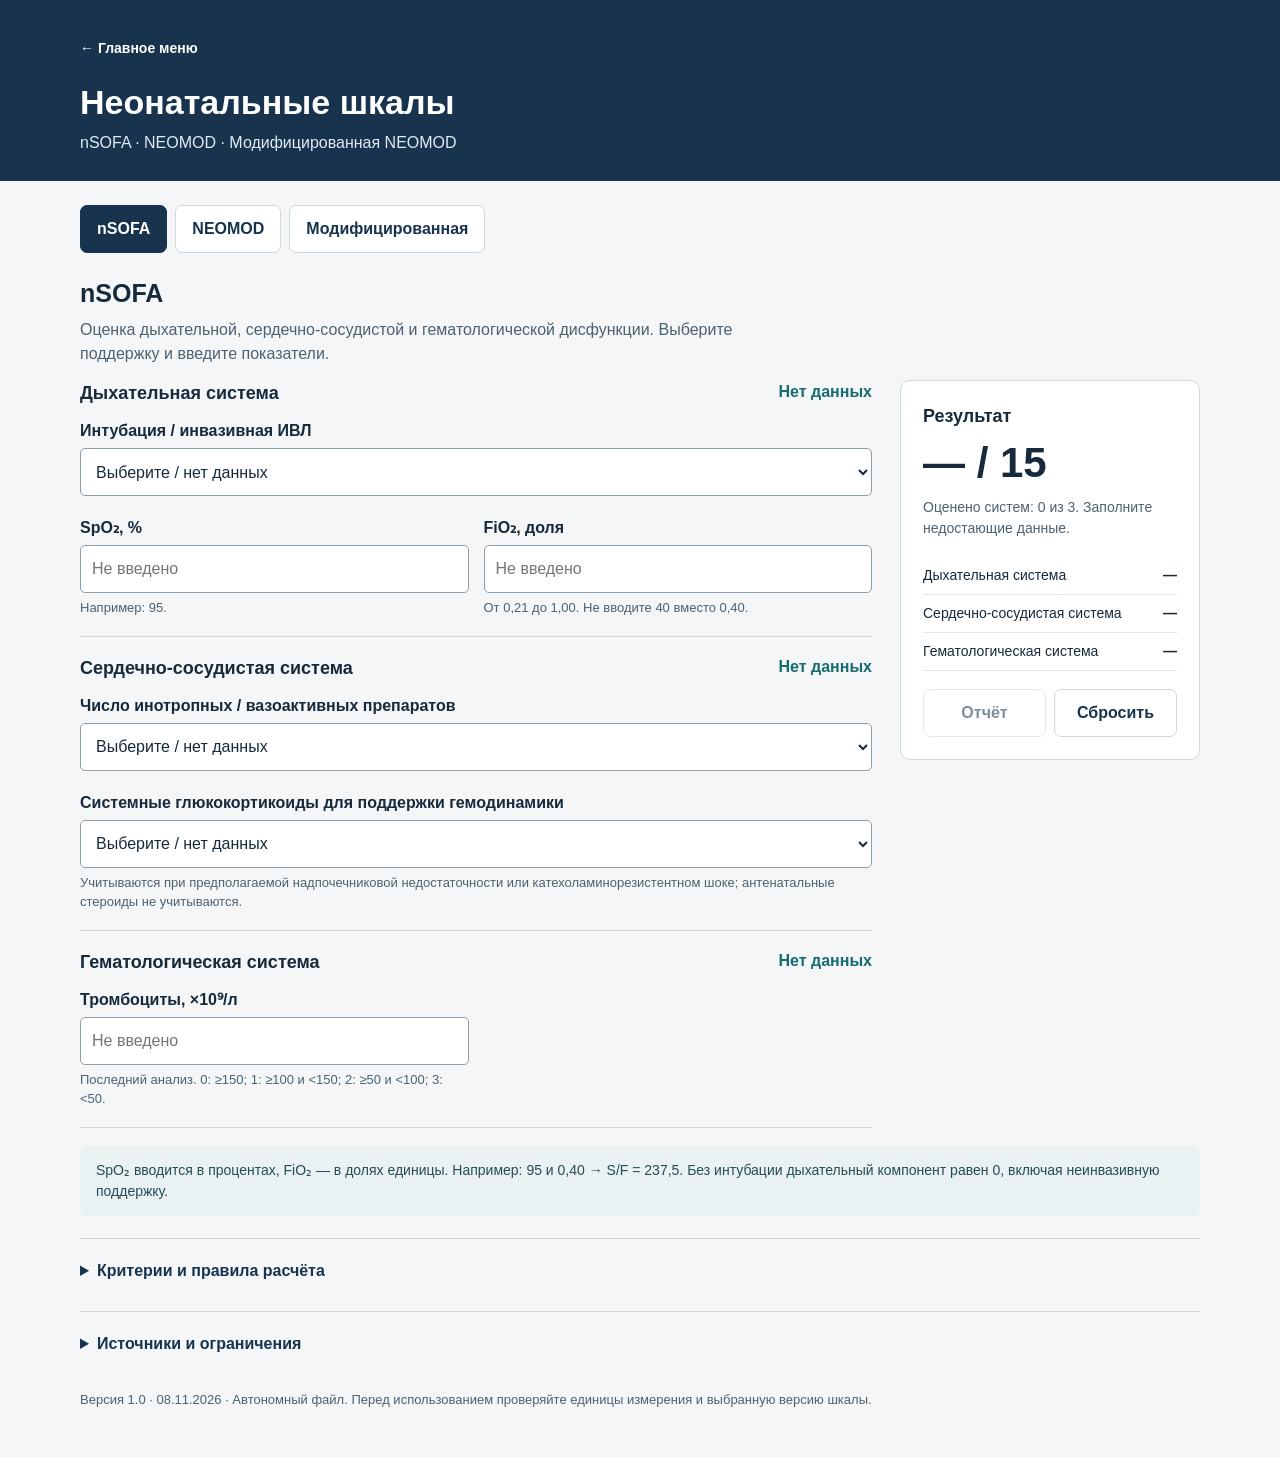
==== calculator.html @ c35dd31b "Add files via upload" ====
<!doctype html>
<html lang="ru"><head><meta charset="utf-8"><meta name="viewport" content="width=device-width,initial-scale=1"><meta name="color-scheme" content="light"><meta http-equiv="Content-Security-Policy" content="default-src 'none'; script-src 'unsafe-inline'; style-src 'unsafe-inline'; img-src data:; connect-src 'none'; base-uri 'none'; form-action 'none'"><title>Неонатальные шкалы — офлайн-калькулятор</title>
<style>
:root{--navy:#17334e;--ink:#162a3b;--muted:#4d6171;--line:#ced8df;--soft:#f0f4f6;--teal:#176c70;--error:#a32929}*{box-sizing:border-box}body{margin:0;color:var(--ink);background:#f4f6f7;font:16px/1.5 Roboto,Arial,sans-serif}header{background:var(--navy);color:white;padding:26px max(20px,calc((100vw - 1120px)/2))}h1{font-size:clamp(24px,4vw,34px);line-height:1.2;margin:0 0 8px}header p{margin:0;color:#e1eaf1}main{max-width:1160px;margin:auto;padding:24px 20px 48px}nav{display:flex;gap:8px;flex-wrap:wrap;margin-bottom:22px}button{font:inherit;font-weight:600;border:1px solid var(--line);background:white;color:var(--navy);border-radius:7px;padding:11px 16px;cursor:pointer;min-height:46px}button:hover{background:#e4edf1}button[aria-selected=true]{background:var(--navy);color:white;border-color:var(--navy)}button:disabled{opacity:.55;cursor:not-allowed}button:focus-visible,input:focus-visible,select:focus-visible,summary:focus-visible,a:focus-visible{outline:3px solid #1b858c;outline-offset:3px}::selection{background:#c0e6e7;color:#142d43}h2{font-size:25px;margin:0 0 6px}h3{font-size:18px;margin:0}p{margin:0 0 14px}.lead{max-width:78ch;color:var(--muted)}.layout{display:grid;grid-template-columns:minmax(0,1fr) 300px;gap:28px;align-items:start}.group{padding:18px 0;border-bottom:1px solid var(--line)}.group:first-child{padding-top:0}.grouphead{display:flex;justify-content:space-between;gap:10px;margin-bottom:12px}.points{font-weight:700;color:var(--teal);white-space:nowrap}.fields{display:grid;grid-template-columns:1fr 1fr;gap:15px}.field.wide{grid-column:1/-1}label{display:block;font-weight:600;margin-bottom:5px}input,select{width:100%;min-height:48px;font:inherit;line-height:1.4;padding:10px 11px;background:white;color:var(--ink);border:1px solid #8c9eac;border-radius:5px}input[aria-invalid=true]{border:2px solid var(--error)}small,.hint{display:block;font-size:13px;color:var(--muted);margin-top:5px}.error{color:var(--error);font-size:13px;min-height:0}.summary{background:white;padding:22px;border:1px solid var(--line);border-radius:10px;position:sticky;top:16px}.score{font-size:42px;line-height:1.2;font-weight:700;font-variant-numeric:tabular-nums;margin:8px 0}.score small{font-size:16px;display:inline}.status{font-size:14px;color:var(--muted)}.breakdown{list-style:none;padding:0;margin:18px 0}.breakdown li{display:flex;justify-content:space-between;gap:12px;padding:8px 0;border-bottom:1px solid #e4e9ed;font-size:14px}.actions{display:flex;gap:8px;flex-wrap:wrap}.summary .actions button{flex:1}.notice{font-size:14px;background:#e9f1f2;padding:14px 16px;border-radius:6px;margin:18px 0;color:#244d53}details{margin-top:22px;border-top:1px solid var(--line);padding-top:14px}summary{cursor:pointer;font-weight:700;color:var(--navy);padding:6px 0}details p,details li{font-size:14px}a{color:#145d87;text-underline-offset:3px;overflow-wrap:anywhere}.tablewrap{overflow:auto;margin-top:12px}table{width:100%;border-collapse:collapse;font-size:14px}th,td{padding:10px;text-align:left;vertical-align:top;border:1px solid var(--line)}th{background:var(--navy);color:white}tr:nth-child(even){background:#edf1f3}footer{margin-top:28px;color:var(--muted);font-size:13px}.print-report{display:none}textarea{width:100%;min-height:180px;padding:10px;font:14px/1.5 Arial,sans-serif;border:1px solid #8c9eac;border-radius:5px}#reportbox{margin-top:16px}noscript{display:block;padding:25px;color:#a32929} [hidden]{display:none!important}@media(max-width:760px){header{padding:22px 18px}main{padding:20px 16px}.layout{display:flex;flex-direction:column-reverse;gap:22px}.summary{position:static;width:100%;padding:17px}.score{font-size:34px}.breakdown{display:none}.fields{grid-template-columns:1fr}.field.wide{grid-column:auto}nav{gap:6px}nav button{font-size:14px;padding:10px 12px}.form{width:100%}}@media print{body{background:white;font-size:12px}header{background:white;color:black;padding:0 0 15px}header p{color:black}main{padding:0}nav,.form,.actions,details,.notice,footer,#reportbox{display:none!important}.layout{display:block}.summary{border:0;position:static;padding:0}.breakdown{display:block}.print-report{display:block;white-space:pre-wrap}.summary .status{color:black}}
.portal-home{display:inline-flex;align-items:center;min-height:44px;margin-bottom:12px;color:#fff;text-decoration:none;font-size:14px;font-weight:600}.portal-home:hover{text-decoration:underline}.portal-home:focus-visible{outline:3px solid #8bd2d5;outline-offset:3px}@media print{.portal-home{display:none!important}}
</style></head><body><header><a class="portal-home" href="index.html">← Главное меню</a><h1>Неонатальные шкалы</h1><p>nSOFA · NEOMOD · Модифицированная NEOMOD</p></header><noscript>Для расчёта разрешите JavaScript в браузере. Интернет для работы не нужен.</noscript><main>
<nav role="tablist" aria-label="Выбор шкалы"><button role="tab" id="tab-n" aria-controls="panel" aria-selected="true" data-tab="n">nSOFA</button><button role="tab" id="tab-o" aria-controls="panel" aria-selected="false" data-tab="o" tabindex="-1">NEOMOD</button><button role="tab" id="tab-m" aria-controls="panel" aria-selected="false" data-tab="m" tabindex="-1">Модифицированная</button></nav>
<section id="panel" role="tabpanel" aria-labelledby="tab-n"><h2 id="title"></h2><p class="lead" id="intro"></p><div class="layout"><form class="form" id="form" autocomplete="off" onsubmit="return false"></form><aside class="summary" aria-label="Результат"><h3 id="resultTitle">Результат</h3><div class="score" id="score" aria-live="polite">—</div><p class="status" id="status"></p><ul class="breakdown" id="breakdown"></ul><div class="actions"><button type="button" id="report" disabled>Отчёт</button><button type="button" id="reset">Сбросить</button></div><div id="reportbox" hidden><label for="reporttext">Текст для копирования</label><textarea id="reporttext" readonly></textarea><button type="button" id="print">Печать</button></div></aside></div><div class="notice" id="note"></div><details><summary>Критерии и правила расчёта</summary><div id="criteria"></div></details><details><summary>Источники и ограничения</summary><p>Калькулятор выполняет арифметический расчёт органной дисфункции. Сумма баллов не является самостоятельным диагнозом сепсиса и не переводится здесь в индивидуальную вероятность смерти.</p><ul><li><a href="https://pmc.ncbi.nlm.nih.gov/articles/PMC7007331/" target="_blank" rel="noopener noreferrer">Wynn JL, Polin RA. nSOFA. Pediatr Res, 2020. Таблица 1.</a></li><li><a href="https://pubmed.ncbi.nlm.nih.gov/11336193/" target="_blank" rel="noopener noreferrer">Janota J et al. NEOMOD. Shock, 2001;15:348–352.</a></li><li><a href="https://doi.org/10.4037/ajcc2012312" target="_blank" rel="noopener noreferrer">Çetinkaya M et al. Модифицированная NEOMOD. AJCC, 2012;21:328–337. Таблицы 1–2.</a></li><li><a href="https://cr.minzdrav.gov.ru/view-cr/912_1" target="_blank" rel="noopener noreferrer">Рубрикатор МЗ РФ: «Сепсис новорождённых», 2025, ID 912_1.</a> Официальный PDF при проверке был недоступен; калькулятор реализует критерии публикаций авторов, а не заявленную идентичность приложению КР.</li></ul><p>NEOMOD разработана на детях с очень низкой массой тела; модифицированная версия изучалась у недоношенных в первые 28 суток жизни. В статье 2012 года для большинства систем берётся худшее значение за сутки, для почечной и желудочно-кишечной — среднее за сутки. Исходная nSOFA предназначена для последовательных оценок состояния в конкретные моменты времени; тромбоциты — последний доступный анализ.</p><p>В отличие от допущения статьи 2012 года о нормальных отсутствующих анализах у стабильных детей, здесь пропуск обозначается как «нет данных» и блокирует полную сумму. Ни результаты, ни введённые значения не сохраняются после перезагрузки страницы и не передаются в сеть. Для ссылок на источники нужен интернет.</p><p>Граница АЛТ ровно 2 верхних предела нормы в таблице авторов явно не распределена между категориями «менее 2» и «более 2». При таком значении калькулятор не присваивает балл автоматически. Если другой известный критерий той же системы уже даёт 2 балла, итог системы определён и равен 2.</p></details></section><footer>Версия 1.0 · 08.11.2026 · Автономный файл. Перед использованием проверяйте единицы измерения и выбранную версию шкалы.</footer><pre class="print-report" id="printreport"></pre></main>
<script>
'use strict';
const $=id=>document.getElementById(id);
const numeric=(id,label,min,max,hint,score)=>({id,label,min,max,hint,score,type:'num'});
const choice=(id,label,options,hint='')=>({id,label,options,hint,type:'sel'});
const neuro=()=>choice('neuro','Данные нейросонографии',[[0,'Нет кровоизлияния / только субэпендимальное'],[1,'Внутрижелудочковое кровоизлияние'],[2,'Паренхиматозное кровоизлияние / гидроцефалия / лейкомаляция / атрофия']]);
const resp=()=>choice('resp','Респираторная поддержка',[[0,'Самостоятельное дыхание без дополнительного O₂'],[1,'CPAP или дополнительный O₂ (FiO₂ > 0,21)'],[2,'Инвазивная ИВЛ']], 'Для неинвазивных режимов, не названных в исходной таблице, категорию определяет врач; не приравнивайте их автоматически к инвазивной ИВЛ.');
const cv=()=>choice('cv','Артериальное давление и поддержка',[[0,'Адекватное АД без медикаментозной поддержки'],[1,'Адекватное АД на постоянной медикаментозной поддержке'],[2,'Гипотензия сохраняется на фоне поддержки']]);
const food=()=>choice('food','Питание / состояние кишечника',[[0,'Энтеральное питание'],[1,'Необходимо полное парентеральное питание'],[2,'Признаки некротизирующего энтероколита']], 'При сочетании признаков выбирайте наибольший балл.');
const plate=()=>numeric('plate','Тромбоциты, ×10⁹/л',0,5000,'0: >100; 1: 30–100 включительно; 2: <30.',v=>v<30?2:v<=100?1:0);
const urine=()=>numeric('urine','Диурез, мл/(кг·ч)',0,100,'0: >1; 1: 0,2–1 включительно; 2: <0,2.',v=>v<.2?2:v<=1?1:0);
const bd=()=>numeric('bd','Дефицит оснований BD, ммоль/л',0,100,'Введите положительную величину дефицита: BE −10 → BD 10. При отсутствии дефицита — 0. 0: <7; 1: 7–15; 2: >15.',v=>v>15?2:v>=7?1:0);
const group=(name,fields,custom)=>({name,fields,custom});
const configs={
n:{name:'nSOFA',max:15,intro:'Оценка дыхательной, сердечно-сосудистой и гематологической дисфункции. Выберите поддержку и введите показатели.',note:'SpO₂ вводится в процентах, FiO₂ — в долях единицы. Например: 95 и 0,40 → S/F = 237,5. Без интубации дыхательный компонент равен 0, включая неинвазивную поддержку.',groups:[
group('Дыхательная система',[choice('tube','Интубация / инвазивная ИВЛ',[[0,'Нет'],[1,'Да']]),numeric('spo','SpO₂, %',1,100,'Например: 95.',null),numeric('fio','FiO₂, доля',.21,1,'От 0,21 до 1,00. Не вводите 40 вместо 0,40.',null)],v=>v.tube===0?0:v.tube===null||v.spo===null||v.fio===null?null:nResp(v.spo/v.fio)),
group('Сердечно-сосудистая система',[choice('ino','Число инотропных / вазоактивных препаратов',[[0,'0'],[1,'1'],[2,'2 и более']]),choice('steroid','Системные глюкокортикоиды для поддержки гемодинамики',[[0,'Нет'],[1,'Да']],'Учитываются при предполагаемой надпочечниковой недостаточности или катехоламинорезистентном шоке; антенатальные стероиды не учитываются.')],v=>v.ino===null||v.steroid===null?null:nCard(v.ino,v.steroid)),
group('Гематологическая система',[numeric('plate','Тромбоциты, ×10⁹/л',0,5000,'Последний анализ. 0: ≥150; 1: ≥100 и <150; 2: ≥50 и <100; 3: <50.',v=>v<50?3:v<100?2:v<150?1:0)])]},
o:{name:'NEOMOD',max:14,intro:'Исходная шкала Janota, 2001. Семь систем, каждая от 0 до 2 баллов.',note:'Все семь систем оцениваются отдельно. Пустое поле не считается нормой. Для ежедневной оценки используйте один и тот же суточный интервал.',groups:[group('Центральная нервная система',[neuro()]),group('Гемокоагуляция',[plate()]),group('Дыхательная система',[resp()]),group('Желудочно-кишечная система',[food()]),group('Сердечно-сосудистая система',[cv()]),group('Почечная система',[urine()]),group('Кислотно-основное состояние',[bd()])]},
m:{name:'Модифицированная NEOMOD',max:16,intro:'Çetinkaya, 2012. Восемь систем. В каждой системе учитывается наибольший балл её критериев, максимум 2.',note:'Период оценки — 24 часа, первые 28 суток жизни. В статье: худшие значения за сутки; для ЖКТ и почечной системы — средние за сутки. Билирубин и АЛТ входят в ЖКТ, отдельного девятого компонента печени нет.',groups:[
group('Центральная нервная система',[neuro()]),
group('Гемокоагуляция',[plate(),numeric('wbc','Лейкоциты, ×10⁹/л',0,500,'0: >5; 1: 3–5; 2: <3.',v=>v<3?2:v<=5?1:0)]),
group('Дыхательная система',[resp()]),
group('Желудочно-кишечная система',[food(),numeric('bili','Общий билирубин, мкмоль/л',0,3000,'Порог 4 мг/дл = 68,416; 6 мг/дл = 102,624 мкмоль/л. Коэффициент авторов 17,104.',v=>v>102.624?2:v>=68.416?1:0),choice('alt','АЛТ относительно верхнего предела нормы',[[0,'В пределах нормы'],[1,'Выше нормы, но менее 2 ВПН'],['uncertain','Ровно 2 ВПН — граница не определена авторами'],[2,'Более 2 ВПН']],'Используйте верхний предел нормы своей лаборатории.')]),
group('Сердечно-сосудистая система',[cv(),choice('hr','Стойкое отклонение ЧСС',[[0,'Нет: ЧСС 100–180/мин включительно'],[2,'Да: ЧСС <100 или >180/мин']])]),
group('Почечная система',[urine(),numeric('creat','Креатинин, мкмоль/л',0,3000,'0: <88,4; 1: 88,4–176,8; 2: >176,8. Коэффициент 88,4.',v=>v>176.8?2:v>=88.4?1:0)]),
group('Кислотно-основное состояние',[bd()]),
group('Микроциркуляция',[choice('edema','Отёки',[[0,'Нет'],[1,'Подкожные'],[2,'Генерализованные']]),numeric('albumin','Альбумин, г/л',0,100,'0: >30; 1: 25–30; 2: <25. По таблице авторов 2012 года.',v=>v<25?2:v<=30?1:0)])]}
};
let current='n',state={n:{},o:{},m:{}},last=null;
function nResp(r){return r<100?8:r<150?6:r<200?4:r<300?2:0}
function nCard(i,s){return i===0?s: i===1?(s?3:2):(s?4:3)}
function aggregate(values){if(values.includes(2))return 2;return values.includes(null)?null:Math.max(...values)}
function el(tag,props={},content){const e=document.createElement(tag);Object.assign(e,props);if(content!==undefined)e.textContent=content;return e}
function render(){const c=configs[current];$('panel').setAttribute('aria-labelledby','tab-'+current);$('title').textContent=c.name;$('intro').textContent=c.intro;$('note').textContent=c.note;$('form').replaceChildren();$('reportbox').hidden=true;
 document.querySelectorAll('[data-tab]').forEach(b=>{b.setAttribute('aria-selected',String(b.dataset.tab===current));b.tabIndex=b.dataset.tab===current?0:-1});
 c.groups.forEach((g,gi)=>{const section=el('section',{className:'group'}),head=el('div',{className:'grouphead'});head.append(el('h3',{},g.name),el('span',{className:'points',id:'p-'+gi},'—'));section.append(head);const fs=el('div',{className:'fields'});
 g.fields.forEach(f=>{const box=el('div',{className:'field'+(f.type==='sel'?' wide':'')});const id='f-'+f.id;box.append(el('label',{htmlFor:id},f.label));let input;if(f.type==='sel'){input=el('select',{id});input.append(el('option',{value:''},'Выберите / нет данных'));f.options.forEach(([val,text])=>input.append(el('option',{value:String(val)},text)))}else{input=el('input',{id,type:'text',inputMode:'decimal',placeholder:'Не введено'});input.setAttribute('autocomplete','off')}
 input.value=state[current][f.id]??'';input.setAttribute('aria-describedby',id+'-hint '+id+'-error');input.addEventListener(f.type==='sel'?'change':'input',()=>{state[current][f.id]=input.value;update()});box.append(input,el('small',{id:id+'-hint'},f.hint||''),el('div',{id:id+'-error',className:'error'}));fs.append(box)});section.append(fs);$('form').append(section)});buildCriteria();update()}
function read(f){const inp=$('f-'+f.id),raw=inp.value.trim();let value=null,error='';if(raw!==''){if(f.type==='sel'){if(raw==='uncertain')error='Балл не определён на этой границе.';else value=Number(raw)}else if(!/^(?:\d+(?:[.,]\d*)?|[.,]\d+)$/.test(raw))error='Введите неотрицательное число.';else{value=Number(raw.replace(',','.'));if(!Number.isFinite(value)||value<f.min||value>f.max){error='Допустимый диапазон: '+f.min+'–'+f.max+'.';value=null}}}inp.setAttribute('aria-invalid',String(!!error));$('f-'+f.id+'-error').textContent=error;return value}
function update(){const c=configs[current],vals={},fieldScores={},results=[];
 if(current==='n'){const tube=$('f-tube').value;['spo','fio'].forEach(id=>{$('f-'+id).disabled=tube==='0'})}
 c.groups.forEach(g=>g.fields.forEach(f=>{if(current==='n'&&['spo','fio'].includes(f.id)&&$('f-tube').value==='0'){vals[f.id]=null;$('f-'+f.id+'-error').textContent='';$('f-'+f.id).setAttribute('aria-invalid','false')}else vals[f.id]=read(f);fieldScores[f.id]=vals[f.id]===null?null:f.type==='sel'?vals[f.id]:f.score?f.score(vals[f.id]):null}));
 c.groups.forEach((g,i)=>{const s=g.custom?g.custom(vals):aggregate(g.fields.map(f=>fieldScores[f.id]));results.push(s);$('p-'+i).textContent=s===null?'Нет данных':s+' балл.'});
 const complete=results.every(v=>v!==null),total=complete?results.reduce((a,b)=>a+b,0):null;$('score').textContent=complete?total+' / '+c.max:'— / '+c.max;$('status').textContent=complete?'Расчёт завершён. Систем с баллом >0: '+results.filter(v=>v>0).length+'.':'Оценено систем: '+results.filter(v=>v!==null).length+' из '+results.length+'. Заполните недостающие данные.';
 $('breakdown').replaceChildren(...c.groups.map((g,i)=>{const li=el('li');li.append(el('span',{},g.name),el('strong',{},results[i]===null?'—':String(results[i])));return li}));$('report').disabled=!complete;last={vals,results,total,complete};$('reportbox').hidden=true;$('printreport').textContent=reportText();}
function reportText(){if(!last?.complete)return 'Полный расчёт не выполнен.';const c=configs[current];let lines=[c.name+': '+last.total+' из '+c.max+' баллов.','Время формирования: '+new Date().toLocaleString('ru-RU')+' (время устройства).'];c.groups.forEach((g,i)=>{lines.push('\n'+g.name+': '+last.results[i]+' балл.');g.fields.forEach(f=>{if(current==='n'&&last.vals.tube===0&&['spo','fio'].includes(f.id))return;const raw=state[current][f.id]??'',text=f.type==='sel'?f.options.find(o=>String(o[0])===raw)?.[1]:raw;lines.push('  '+f.label+': '+(text||'нет данных'))})});if(current==='n'&&last.vals.tube===1)lines.push('\nSpO₂/FiO₂: '+(last.vals.spo/last.vals.fio).toFixed(2));lines.push('\n'+c.note,'Версия калькулятора: 1.0 / 08.11.2026.');return lines.join('\n')}
function buildCriteria(){const c=configs[current],box=$('criteria');box.replaceChildren();if(current==='n'){const wrap=el('div',{className:'tablewrap'});const t=el('table');const rows=[['Компонент','Баллы и условия'],['Дыхание','0 — нет интубации или S/F ≥300; 2 — S/F <300; 4 — <200; 6 — <150; 8 — <100. При интубации выбирается максимальная соответствующая категория.'],['Гемодинамика','0 — нет препаратов и стероидов; 1 — только стероиды; 2 — один препарат без стероидов; 3 — ≥2 препаратов без стероидов или один со стероидами; 4 — ≥2 со стероидами.'],['Тромбоциты, ×10⁹/л','0 — ≥150; 1 — [100;150); 2 — [50;100); 3 — <50.']];rows.forEach((r,i)=>{const tr=el('tr');r.forEach(x=>tr.append(el(i?'td':'th',{},x)));t.append(tr)});wrap.append(t);box.append(wrap)}else{box.append(el('p',{},'В каждой системе 0 — норма, 1 — умеренная, 2 — тяжёлая дисфункция. При нескольких критериях системы берётся максимум, а не сумма. При известном критерии на 2 балла результат системы уже определён, даже если другой критерий не заполнен.'));c.groups.forEach(g=>{const p=el('p');p.append(el('strong',{},g.name+': '));g.fields.forEach(f=>{p.append(document.createTextNode(f.label+'. '+(f.type==='sel'?f.options.map(([v,t])=>v+': '+t).join('; '):f.hint)+' '))});box.append(p)})}}
 document.querySelectorAll('[data-tab]').forEach(b=>{b.onclick=()=>{current=b.dataset.tab;render()};b.onkeydown=e=>{if(!['ArrowLeft','ArrowRight','Home','End'].includes(e.key))return;e.preventDefault();const tabs=['n','o','m'];let i=tabs.indexOf(current);current=e.key==='Home'?'n':e.key==='End'?'m':tabs[(i+(e.key==='ArrowRight'?1:2))%3];render();$('tab-'+current).focus()}});
 $('reset').onclick=()=>{state[current]={};render()};$('report').onclick=()=>{$('reporttext').value=reportText();$('printreport').textContent=reportText();$('reportbox').hidden=false;$('reporttext').focus();$('reporttext').select()};$('print').onclick=()=>window.print();render();
</script></body></html>
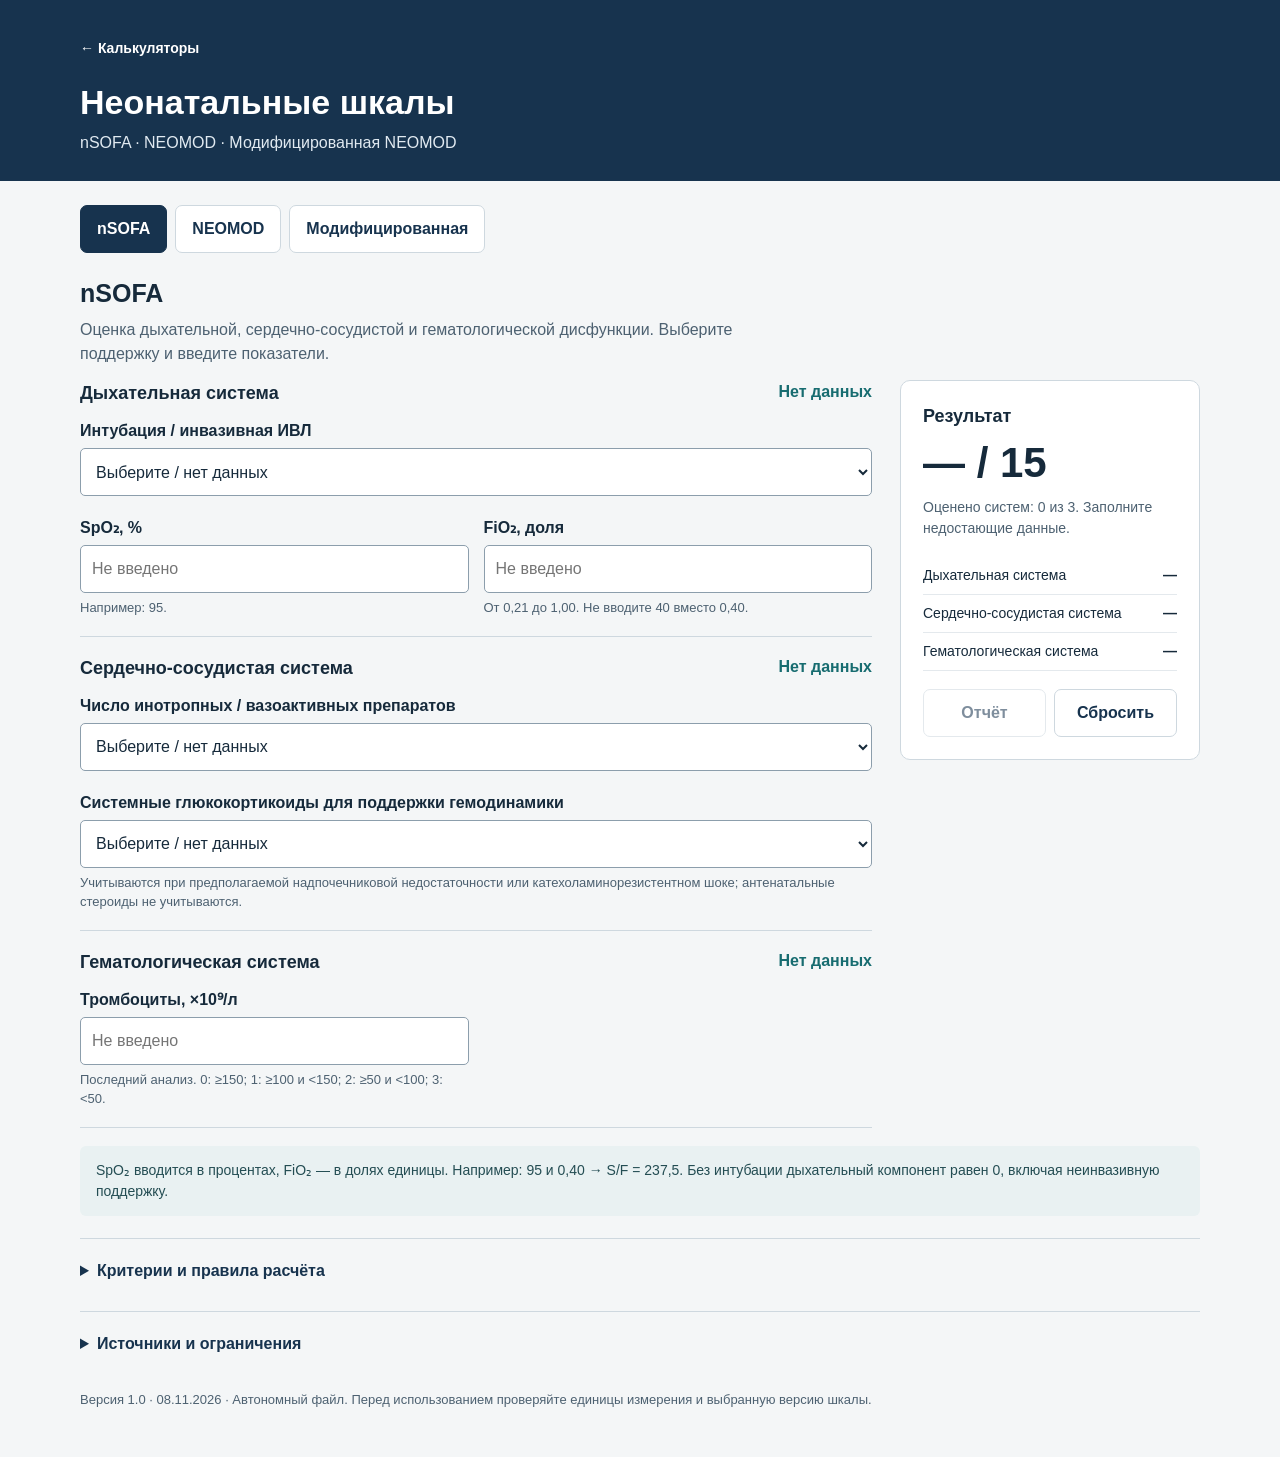
==== commit 21294a4a: "Add files via upload" ====
--- a/calculator.html
+++ b/calculator.html
@@ -3,7 +3,7 @@
 <style>
 :root{--navy:#17334e;--ink:#162a3b;--muted:#4d6171;--line:#ced8df;--soft:#f0f4f6;--teal:#176c70;--error:#a32929}*{box-sizing:border-box}body{margin:0;color:var(--ink);background:#f4f6f7;font:16px/1.5 Roboto,Arial,sans-serif}header{background:var(--navy);color:white;padding:26px max(20px,calc((100vw - 1120px)/2))}h1{font-size:clamp(24px,4vw,34px);line-height:1.2;margin:0 0 8px}header p{margin:0;color:#e1eaf1}main{max-width:1160px;margin:auto;padding:24px 20px 48px}nav{display:flex;gap:8px;flex-wrap:wrap;margin-bottom:22px}button{font:inherit;font-weight:600;border:1px solid var(--line);background:white;color:var(--navy);border-radius:7px;padding:11px 16px;cursor:pointer;min-height:46px}button:hover{background:#e4edf1}button[aria-selected=true]{background:var(--navy);color:white;border-color:var(--navy)}button:disabled{opacity:.55;cursor:not-allowed}button:focus-visible,input:focus-visible,select:focus-visible,summary:focus-visible,a:focus-visible{outline:3px solid #1b858c;outline-offset:3px}::selection{background:#c0e6e7;color:#142d43}h2{font-size:25px;margin:0 0 6px}h3{font-size:18px;margin:0}p{margin:0 0 14px}.lead{max-width:78ch;color:var(--muted)}.layout{display:grid;grid-template-columns:minmax(0,1fr) 300px;gap:28px;align-items:start}.group{padding:18px 0;border-bottom:1px solid var(--line)}.group:first-child{padding-top:0}.grouphead{display:flex;justify-content:space-between;gap:10px;margin-bottom:12px}.points{font-weight:700;color:var(--teal);white-space:nowrap}.fields{display:grid;grid-template-columns:1fr 1fr;gap:15px}.field.wide{grid-column:1/-1}label{display:block;font-weight:600;margin-bottom:5px}input,select{width:100%;min-height:48px;font:inherit;line-height:1.4;padding:10px 11px;background:white;color:var(--ink);border:1px solid #8c9eac;border-radius:5px}input[aria-invalid=true]{border:2px solid var(--error)}small,.hint{display:block;font-size:13px;color:var(--muted);margin-top:5px}.error{color:var(--error);font-size:13px;min-height:0}.summary{background:white;padding:22px;border:1px solid var(--line);border-radius:10px;position:sticky;top:16px}.score{font-size:42px;line-height:1.2;font-weight:700;font-variant-numeric:tabular-nums;margin:8px 0}.score small{font-size:16px;display:inline}.status{font-size:14px;color:var(--muted)}.breakdown{list-style:none;padding:0;margin:18px 0}.breakdown li{display:flex;justify-content:space-between;gap:12px;padding:8px 0;border-bottom:1px solid #e4e9ed;font-size:14px}.actions{display:flex;gap:8px;flex-wrap:wrap}.summary .actions button{flex:1}.notice{font-size:14px;background:#e9f1f2;padding:14px 16px;border-radius:6px;margin:18px 0;color:#244d53}details{margin-top:22px;border-top:1px solid var(--line);padding-top:14px}summary{cursor:pointer;font-weight:700;color:var(--navy);padding:6px 0}details p,details li{font-size:14px}a{color:#145d87;text-underline-offset:3px;overflow-wrap:anywhere}.tablewrap{overflow:auto;margin-top:12px}table{width:100%;border-collapse:collapse;font-size:14px}th,td{padding:10px;text-align:left;vertical-align:top;border:1px solid var(--line)}th{background:var(--navy);color:white}tr:nth-child(even){background:#edf1f3}footer{margin-top:28px;color:var(--muted);font-size:13px}.print-report{display:none}textarea{width:100%;min-height:180px;padding:10px;font:14px/1.5 Arial,sans-serif;border:1px solid #8c9eac;border-radius:5px}#reportbox{margin-top:16px}noscript{display:block;padding:25px;color:#a32929} [hidden]{display:none!important}@media(max-width:760px){header{padding:22px 18px}main{padding:20px 16px}.layout{display:flex;flex-direction:column-reverse;gap:22px}.summary{position:static;width:100%;padding:17px}.score{font-size:34px}.breakdown{display:none}.fields{grid-template-columns:1fr}.field.wide{grid-column:auto}nav{gap:6px}nav button{font-size:14px;padding:10px 12px}.form{width:100%}}@media print{body{background:white;font-size:12px}header{background:white;color:black;padding:0 0 15px}header p{color:black}main{padding:0}nav,.form,.actions,details,.notice,footer,#reportbox{display:none!important}.layout{display:block}.summary{border:0;position:static;padding:0}.breakdown{display:block}.print-report{display:block;white-space:pre-wrap}.summary .status{color:black}}
 .portal-home{display:inline-flex;align-items:center;min-height:44px;margin-bottom:12px;color:#fff;text-decoration:none;font-size:14px;font-weight:600}.portal-home:hover{text-decoration:underline}.portal-home:focus-visible{outline:3px solid #8bd2d5;outline-offset:3px}@media print{.portal-home{display:none!important}}
-</style></head><body><header><a class="portal-home" href="index.html">← Главное меню</a><h1>Неонатальные шкалы</h1><p>nSOFA · NEOMOD · Модифицированная NEOMOD</p></header><noscript>Для расчёта разрешите JavaScript в браузере. Интернет для работы не нужен.</noscript><main>
+</style></head><body><header><a class="portal-home" href="calculators.html">← Калькуляторы</a><h1>Неонатальные шкалы</h1><p>nSOFA · NEOMOD · Модифицированная NEOMOD</p></header><noscript>Для расчёта разрешите JavaScript в браузере. Интернет для работы не нужен.</noscript><main>
 <nav role="tablist" aria-label="Выбор шкалы"><button role="tab" id="tab-n" aria-controls="panel" aria-selected="true" data-tab="n">nSOFA</button><button role="tab" id="tab-o" aria-controls="panel" aria-selected="false" data-tab="o" tabindex="-1">NEOMOD</button><button role="tab" id="tab-m" aria-controls="panel" aria-selected="false" data-tab="m" tabindex="-1">Модифицированная</button></nav>
 <section id="panel" role="tabpanel" aria-labelledby="tab-n"><h2 id="title"></h2><p class="lead" id="intro"></p><div class="layout"><form class="form" id="form" autocomplete="off" onsubmit="return false"></form><aside class="summary" aria-label="Результат"><h3 id="resultTitle">Результат</h3><div class="score" id="score" aria-live="polite">—</div><p class="status" id="status"></p><ul class="breakdown" id="breakdown"></ul><div class="actions"><button type="button" id="report" disabled>Отчёт</button><button type="button" id="reset">Сбросить</button></div><div id="reportbox" hidden><label for="reporttext">Текст для копирования</label><textarea id="reporttext" readonly></textarea><button type="button" id="print">Печать</button></div></aside></div><div class="notice" id="note"></div><details><summary>Критерии и правила расчёта</summary><div id="criteria"></div></details><details><summary>Источники и ограничения</summary><p>Калькулятор выполняет арифметический расчёт органной дисфункции. Сумма баллов не является самостоятельным диагнозом сепсиса и не переводится здесь в индивидуальную вероятность смерти.</p><ul><li><a href="https://pmc.ncbi.nlm.nih.gov/articles/PMC7007331/" target="_blank" rel="noopener noreferrer">Wynn JL, Polin RA. nSOFA. Pediatr Res, 2020. Таблица 1.</a></li><li><a href="https://pubmed.ncbi.nlm.nih.gov/11336193/" target="_blank" rel="noopener noreferrer">Janota J et al. NEOMOD. Shock, 2001;15:348–352.</a></li><li><a href="https://doi.org/10.4037/ajcc2012312" target="_blank" rel="noopener noreferrer">Çetinkaya M et al. Модифицированная NEOMOD. AJCC, 2012;21:328–337. Таблицы 1–2.</a></li><li><a href="https://cr.minzdrav.gov.ru/view-cr/912_1" target="_blank" rel="noopener noreferrer">Рубрикатор МЗ РФ: «Сепсис новорождённых», 2025, ID 912_1.</a> Официальный PDF при проверке был недоступен; калькулятор реализует критерии публикаций авторов, а не заявленную идентичность приложению КР.</li></ul><p>NEOMOD разработана на детях с очень низкой массой тела; модифицированная версия изучалась у недоношенных в первые 28 суток жизни. В статье 2012 года для большинства систем берётся худшее значение за сутки, для почечной и желудочно-кишечной — среднее за сутки. Исходная nSOFA предназначена для последовательных оценок состояния в конкретные моменты времени; тромбоциты — последний доступный анализ.</p><p>В отличие от допущения статьи 2012 года о нормальных отсутствующих анализах у стабильных детей, здесь пропуск обозначается как «нет данных» и блокирует полную сумму. Ни результаты, ни введённые значения не сохраняются после перезагрузки страницы и не передаются в сеть. Для ссылок на источники нужен интернет.</p><p>Граница АЛТ ровно 2 верхних предела нормы в таблице авторов явно не распределена между категориями «менее 2» и «более 2». При таком значении калькулятор не присваивает балл автоматически. Если другой известный критерий той же системы уже даёт 2 балла, итог системы определён и равен 2.</p></details></section><footer>Версия 1.0 · 08.11.2026 · Автономный файл. Перед использованием проверяйте единицы измерения и выбранную версию шкалы.</footer><pre class="print-report" id="printreport"></pre></main>
 <script>
@@ -56,4 +56,7 @@
 function buildCriteria(){const c=configs[current],box=$('criteria');box.replaceChildren();if(current==='n'){const wrap=el('div',{className:'tablewrap'});const t=el('table');const rows=[['Компонент','Баллы и условия'],['Дыхание','0 — нет интубации или S/F ≥300; 2 — S/F <300; 4 — <200; 6 — <150; 8 — <100. При интубации выбирается максимальная соответствующая категория.'],['Гемодинамика','0 — нет препаратов и стероидов; 1 — только стероиды; 2 — один препарат без стероидов; 3 — ≥2 препаратов без стероидов или один со стероидами; 4 — ≥2 со стероидами.'],['Тромбоциты, ×10⁹/л','0 — ≥150; 1 — [100;150); 2 — [50;100); 3 — <50.']];rows.forEach((r,i)=>{const tr=el('tr');r.forEach(x=>tr.append(el(i?'td':'th',{},x)));t.append(tr)});wrap.append(t);box.append(wrap)}else{box.append(el('p',{},'В каждой системе 0 — норма, 1 — умеренная, 2 — тяжёлая дисфункция. При нескольких критериях системы берётся максимум, а не сумма. При известном критерии на 2 балла результат системы уже определён, даже если другой критерий не заполнен.'));c.groups.forEach(g=>{const p=el('p');p.append(el('strong',{},g.name+': '));g.fields.forEach(f=>{p.append(document.createTextNode(f.label+'. '+(f.type==='sel'?f.options.map(([v,t])=>v+': '+t).join('; '):f.hint)+' '))});box.append(p)})}}
  document.querySelectorAll('[data-tab]').forEach(b=>{b.onclick=()=>{current=b.dataset.tab;render()};b.onkeydown=e=>{if(!['ArrowLeft','ArrowRight','Home','End'].includes(e.key))return;e.preventDefault();const tabs=['n','o','m'];let i=tabs.indexOf(current);current=e.key==='Home'?'n':e.key==='End'?'m':tabs[(i+(e.key==='ArrowRight'?1:2))%3];render();$('tab-'+current).focus()}});
  $('reset').onclick=()=>{state[current]={};render()};$('report').onclick=()=>{$('reporttext').value=reportText();$('printreport').textContent=reportText();$('reportbox').hidden=false;$('reporttext').focus();$('reporttext').select()};$('print').onclick=()=>window.print();render();
+
+function openRequestedScale(){const id=location.hash.slice(1);if(['n','o','m'].includes(id)){current=id;render()}}
+window.addEventListener('hashchange',openRequestedScale);openRequestedScale();
 </script></body></html>
